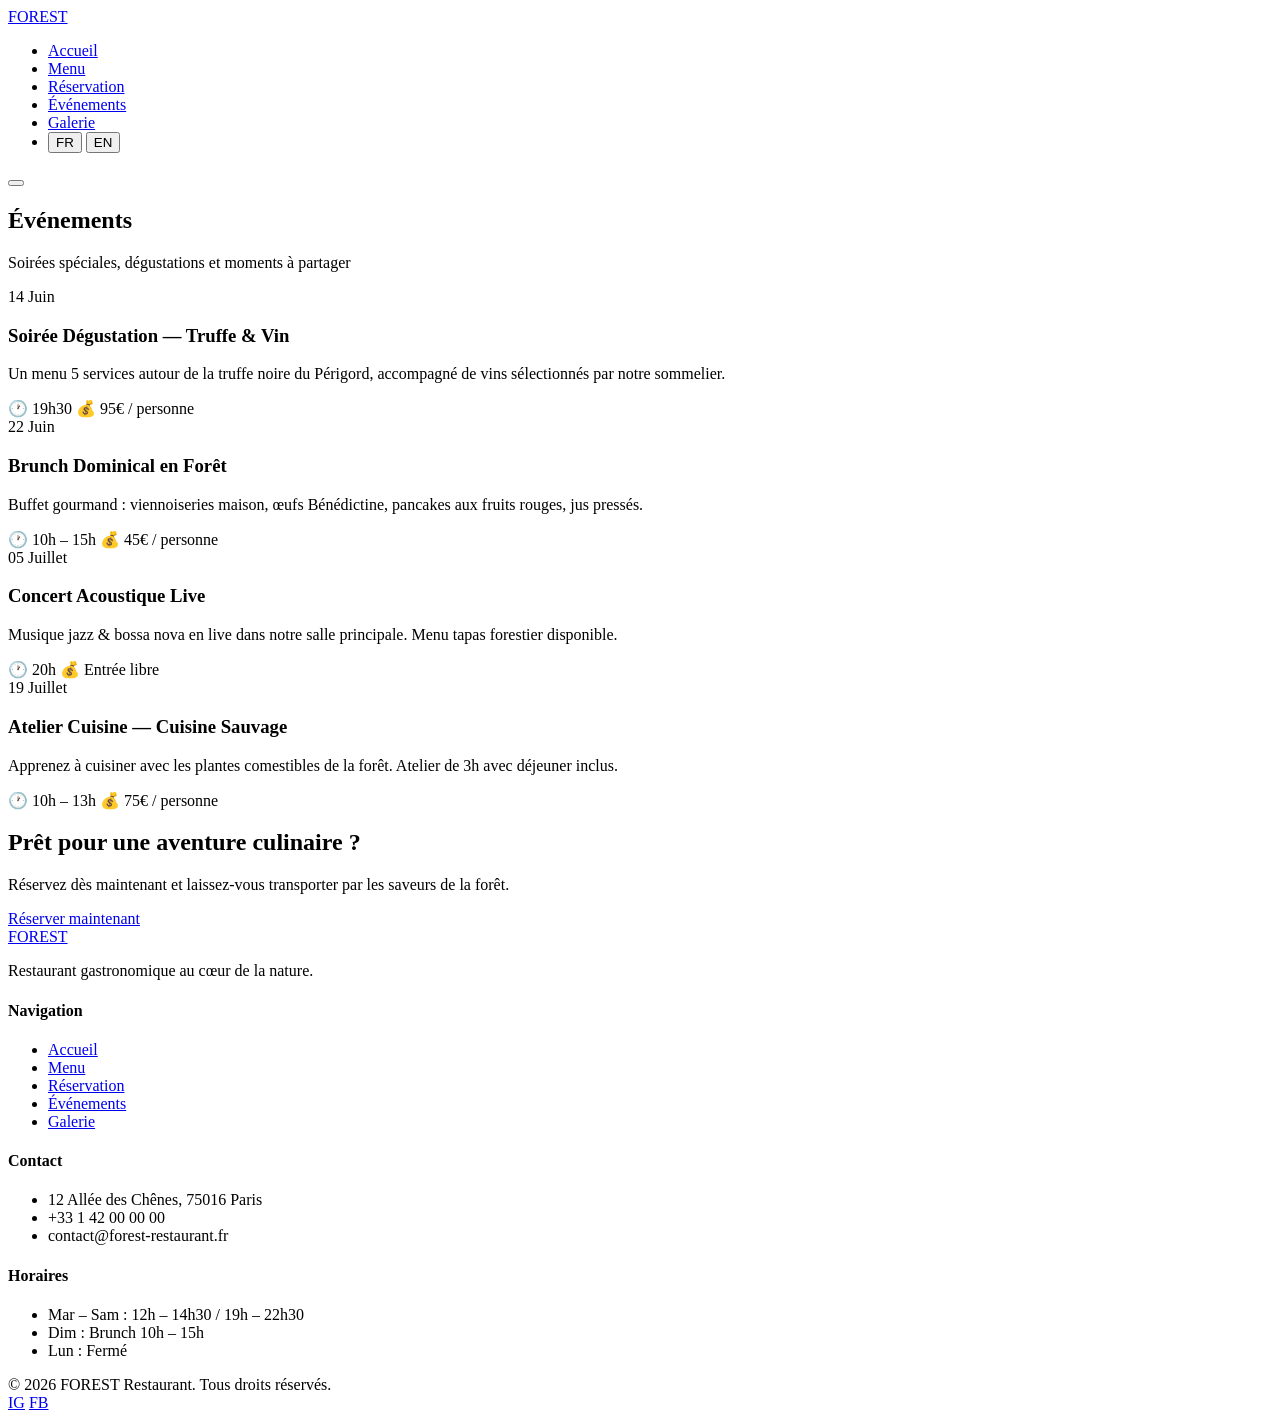
==== events.html @ 57b62514 "Add files via upload" ====
<!DOCTYPE html>
<html lang="fr">
<head>
  <meta charset="UTF-8">
  <meta name="viewport" content="width=device-width, initial-scale=1.0">
  <title>Événements — FOREST Restaurant</title>
  <link rel="stylesheet" href="css/style.css">
</head>
<body data-page="events">

  <header class="header">
    <nav class="nav">
      <a href="index.html" class="logo">FOR<span>EST</span></a>
      <ul class="nav-links">
        <li><a href="index.html" data-page="home" data-i18n="nav.home">Accueil</a></li>
        <li><a href="menu.html" data-page="menu" data-i18n="nav.menu">Menu</a></li>
        <li><a href="reservation.html" data-page="reservation" data-i18n="nav.reservation">Réservation</a></li>
        <li><a href="events.html" data-page="events" data-i18n="nav.events">Événements</a></li>
        <li><a href="gallery.html" data-page="gallery" data-i18n="nav.gallery">Galerie</a></li>
        <li>
          <div class="lang-switch">
            <button class="lang-btn active" data-lang="fr">FR</button>
            <button class="lang-btn" data-lang="en">EN</button>
          </div>
        </li>
      </ul>
      <button class="menu-toggle" aria-label="Menu">
        <span></span><span></span><span></span>
      </button>
    </nav>
  </header>

  <section class="page-hero">
    <h1 data-i18n="eventsPage.title">Événements</h1>
    <p data-i18n="eventsPage.subtitle">Soirées spéciales, dégustations et moments à partager</p>
  </section>

  <section class="events-section">
    <div class="container">

      <article class="event-card">
        <div class="event-date">
          <span class="day">14</span>
          <span class="month" data-i18n="eventsPage.monthJun">Juin</span>
        </div>
        <div class="event-content">
          <h3 data-i18n="eventsPage.e1title">Soirée Dégustation — Truffe & Vin</h3>
          <p data-i18n="eventsPage.e1desc">Un menu 5 services autour de la truffe noire du Périgord, accompagné de vins sélectionnés par notre sommelier.</p>
          <div class="event-meta">
            <span>🕐 <span data-i18n="eventsPage.e1time">19h30</span></span>
            <span>💰 <span data-i18n="eventsPage.e1price">95€ / personne</span></span>
          </div>
        </div>
      </article>

      <article class="event-card">
        <div class="event-date">
          <span class="day">22</span>
          <span class="month" data-i18n="eventsPage.monthJun">Juin</span>
        </div>
        <div class="event-content">
          <h3 data-i18n="eventsPage.e2title">Brunch Dominical en Forêt</h3>
          <p data-i18n="eventsPage.e2desc">Buffet gourmand : viennoiseries maison, œufs Bénédictine, pancakes aux fruits rouges, jus pressés.</p>
          <div class="event-meta">
            <span>🕐 <span data-i18n="eventsPage.e2time">10h – 15h</span></span>
            <span>💰 <span data-i18n="eventsPage.e2price">45€ / personne</span></span>
          </div>
        </div>
      </article>

      <article class="event-card">
        <div class="event-date">
          <span class="day">05</span>
          <span class="month" data-i18n="eventsPage.monthJul">Juillet</span>
        </div>
        <div class="event-content">
          <h3 data-i18n="eventsPage.e3title">Concert Acoustique Live</h3>
          <p data-i18n="eventsPage.e3desc">Musique jazz & bossa nova en live dans notre salle principale. Menu tapas forestier disponible.</p>
          <div class="event-meta">
            <span>🕐 <span data-i18n="eventsPage.e3time">20h</span></span>
            <span>💰 <span data-i18n="eventsPage.e3price">Entrée libre</span></span>
          </div>
        </div>
      </article>

      <article class="event-card">
        <div class="event-date">
          <span class="day">19</span>
          <span class="month" data-i18n="eventsPage.monthJul">Juillet</span>
        </div>
        <div class="event-content">
          <h3 data-i18n="eventsPage.e4title">Atelier Cuisine — Cuisine Sauvage</h3>
          <p data-i18n="eventsPage.e4desc">Apprenez à cuisiner avec les plantes comestibles de la forêt. Atelier de 3h avec déjeuner inclus.</p>
          <div class="event-meta">
            <span>🕐 <span data-i18n="eventsPage.e4time">10h – 13h</span></span>
            <span>💰 <span data-i18n="eventsPage.e4price">75€ / personne</span></span>
          </div>
        </div>
      </article>

    </div>
  </section>

  <section class="cta-banner">
    <div class="container">
      <h2 data-i18n="cta.title">Prêt pour une aventure culinaire ?</h2>
      <p data-i18n="cta.subtitle">Réservez dès maintenant et laissez-vous transporter par les saveurs de la forêt.</p>
      <a href="reservation.html" class="btn btn-primary" data-i18n="cta.btn">Réserver maintenant</a>
    </div>
  </section>

  <footer class="footer">
    <div class="container">
      <div class="footer-grid">
        <div class="footer-brand">
          <a href="index.html" class="logo">FOR<span>EST</span></a>
          <p data-i18n="footer.desc">Restaurant gastronomique au cœur de la nature.</p>
        </div>
        <div class="footer-col">
          <h4 data-i18n="footer.navTitle">Navigation</h4>
          <ul>
            <li><a href="index.html" data-i18n="nav.home">Accueil</a></li>
            <li><a href="menu.html" data-i18n="nav.menu">Menu</a></li>
            <li><a href="reservation.html" data-i18n="nav.reservation">Réservation</a></li>
            <li><a href="events.html" data-i18n="nav.events">Événements</a></li>
            <li><a href="gallery.html" data-i18n="nav.gallery">Galerie</a></li>
          </ul>
        </div>
        <div class="footer-col">
          <h4 data-i18n="footer.contactTitle">Contact</h4>
          <ul>
            <li data-i18n="footer.address">12 Allée des Chênes, 75016 Paris</li>
            <li data-i18n="footer.phone">+33 1 42 00 00 00</li>
            <li data-i18n="footer.email">contact@forest-restaurant.fr</li>
          </ul>
        </div>
        <div class="footer-col">
          <h4 data-i18n="footer.hoursTitle">Horaires</h4>
          <ul>
            <li data-i18n="footer.hours1">Mar – Sam : 12h – 14h30 / 19h – 22h30</li>
            <li data-i18n="footer.hours2">Dim : Brunch 10h – 15h</li>
            <li data-i18n="footer.hours3">Lun : Fermé</li>
          </ul>
        </div>
      </div>
      <div class="footer-bottom">
        <span data-i18n="footer.rights">© 2026 FOREST Restaurant. Tous droits réservés.</span>
        <div class="social-links">
          <a href="#" aria-label="Instagram">IG</a>
          <a href="#" aria-label="Facebook">FB</a>
        </div>
      </div>
    </div>
  </footer>

  <script src="js/translations.js"></script>
  <script src="js/main.js"></script>
</body>
</html>
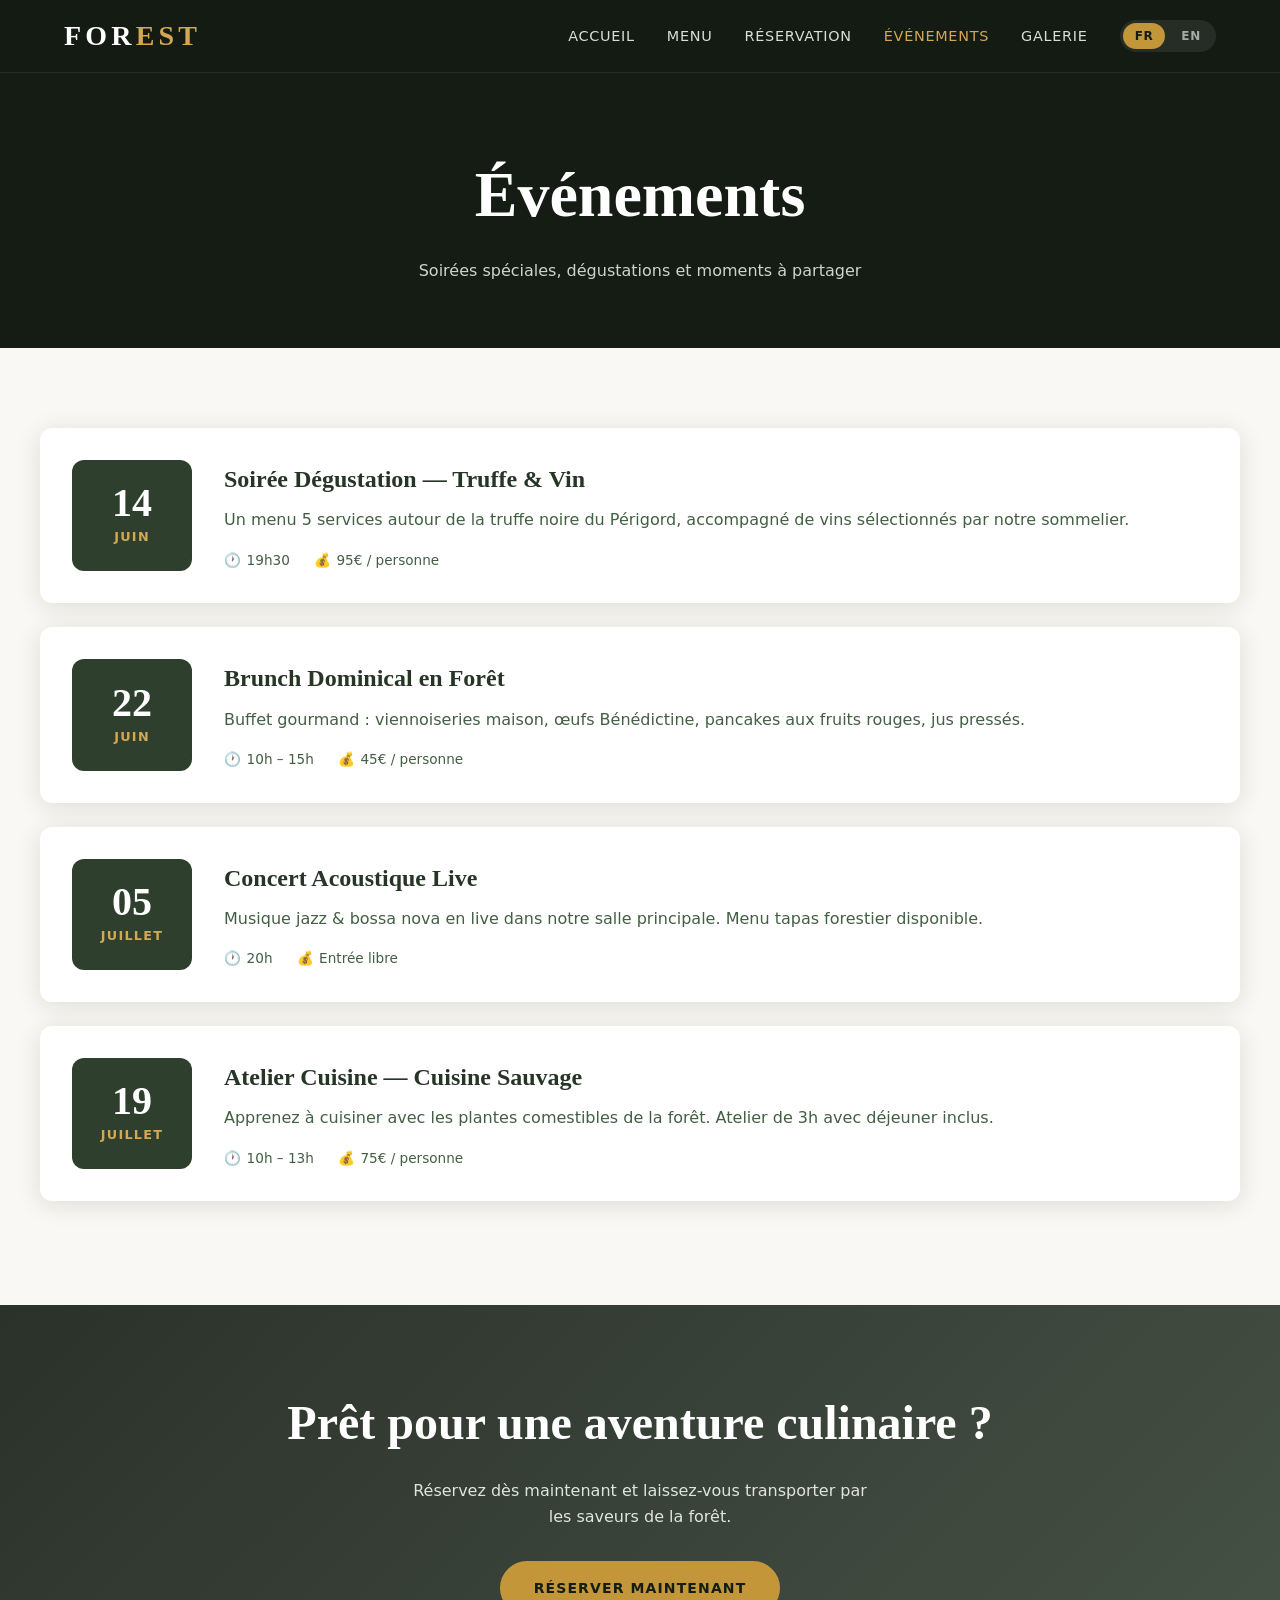
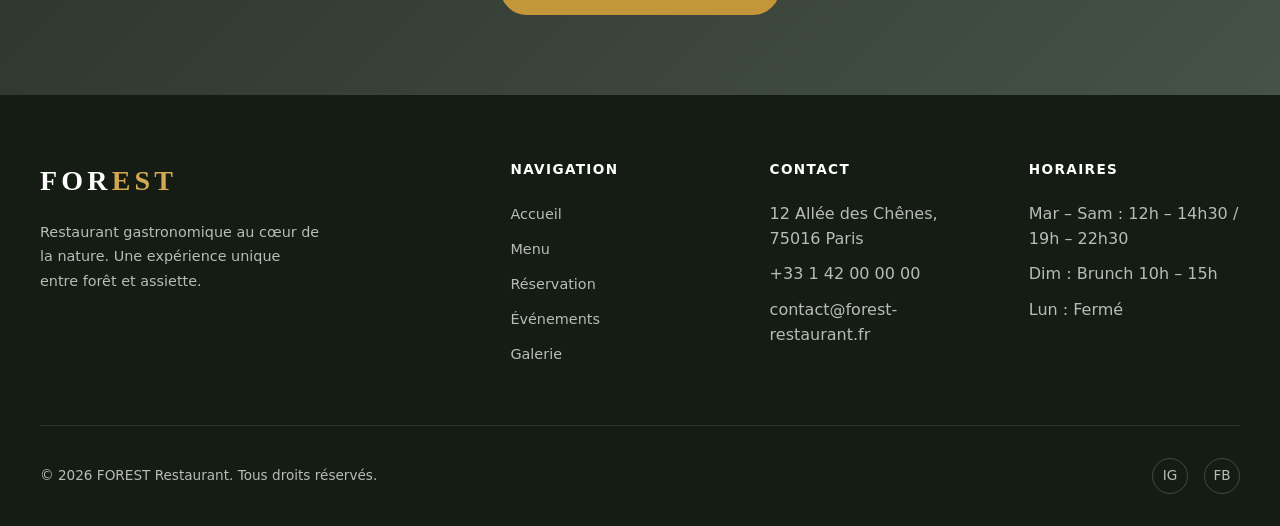
==== commit 1fc42152: "events.html" ====
--- a/events.html
+++ b/events.html
@@ -4,7 +4,7 @@
   <meta charset="UTF-8">
   <meta name="viewport" content="width=device-width, initial-scale=1.0">
   <title>Événements — FOREST Restaurant</title>
-  <link rel="stylesheet" href="css/style.css">
+  <link rel="stylesheet" href="style.css">
 </head>
 <body data-page="events">
 
@@ -153,7 +153,7 @@
     </div>
   </footer>
 
-  <script src="js/translations.js"></script>
-  <script src="js/main.js"></script>
+  <script src="translations.js"></script>
+  <script src="main.js"></script>
 </body>
 </html>
--- a/style.css
+++ b/style.css
@@ -0,0 +1,1010 @@
+/* FOREST Restaurant — Global Styles */
+
+@import url('https://fonts.googleapis.com/css2?family=Cormorant+Garamond:ital,wght@0,400;0,600;0,700;1,400&family=Outfit:wght@300;400;500;600&display=swap');
+
+:root {
+  --forest-50: #f4f7f4;
+  --forest-100: #e4ebe4;
+  --forest-200: #c9d7c9;
+  --forest-400: #779777;
+  --forest-600: #435f43;
+  --forest-800: #2e3f2e;
+  --forest-900: #273527;
+  --forest-950: #141c14;
+  --gold: #c4963a;
+  --gold-light: #d4a853;
+  --cream: #faf8f4;
+  --white: #ffffff;
+  --shadow: 0 4px 24px rgba(20, 28, 20, 0.12);
+  --shadow-lg: 0 12px 48px rgba(20, 28, 20, 0.18);
+  --radius: 12px;
+  --transition: 0.3s ease;
+  --font-serif: 'Cormorant Garamond', Georgia, serif;
+  --font-sans: 'Outfit', system-ui, sans-serif;
+}
+
+*, *::before, *::after {
+  box-sizing: border-box;
+  margin: 0;
+  padding: 0;
+}
+
+html {
+  scroll-behavior: smooth;
+}
+
+body {
+  font-family: var(--font-sans);
+  font-weight: 400;
+  color: var(--forest-900);
+  background: var(--cream);
+  line-height: 1.6;
+  overflow-x: hidden;
+}
+
+img {
+  max-width: 100%;
+  height: auto;
+  display: block;
+}
+
+a {
+  color: inherit;
+  text-decoration: none;
+}
+
+ul {
+  list-style: none;
+}
+
+/* ── Header & Nav ── */
+
+.header {
+  position: fixed;
+  top: 0;
+  left: 0;
+  right: 0;
+  z-index: 1000;
+  background: rgba(20, 28, 20, 0.92);
+  backdrop-filter: blur(12px);
+  border-bottom: 1px solid rgba(255, 255, 255, 0.08);
+  transition: var(--transition);
+}
+
+.header.scrolled {
+  box-shadow: var(--shadow);
+}
+
+.nav {
+  max-width: 1200px;
+  margin: 0 auto;
+  padding: 0 1.5rem;
+  display: flex;
+  align-items: center;
+  justify-content: space-between;
+  height: 72px;
+}
+
+.logo {
+  font-family: var(--font-serif);
+  font-size: 1.75rem;
+  font-weight: 700;
+  color: var(--white);
+  letter-spacing: 0.15em;
+}
+
+.logo span {
+  color: var(--gold-light);
+}
+
+.nav-links {
+  display: flex;
+  align-items: center;
+  gap: 2rem;
+}
+
+.nav-links a {
+  color: rgba(255, 255, 255, 0.85);
+  font-size: 0.9rem;
+  font-weight: 500;
+  letter-spacing: 0.05em;
+  text-transform: uppercase;
+  transition: color var(--transition);
+}
+
+.nav-links a:hover,
+.nav-links a.active {
+  color: var(--gold-light);
+}
+
+.lang-switch {
+  display: flex;
+  gap: 0.25rem;
+  background: rgba(255, 255, 255, 0.08);
+  border-radius: 999px;
+  padding: 0.2rem;
+}
+
+.lang-btn {
+  background: none;
+  border: none;
+  color: rgba(255, 255, 255, 0.6);
+  font-family: var(--font-sans);
+  font-size: 0.75rem;
+  font-weight: 600;
+  padding: 0.35rem 0.75rem;
+  border-radius: 999px;
+  cursor: pointer;
+  transition: var(--transition);
+  letter-spacing: 0.05em;
+}
+
+.lang-btn.active {
+  background: var(--gold);
+  color: var(--forest-950);
+}
+
+.lang-btn:hover:not(.active) {
+  color: var(--white);
+}
+
+.menu-toggle {
+  display: none;
+  flex-direction: column;
+  gap: 5px;
+  background: none;
+  border: none;
+  cursor: pointer;
+  padding: 0.5rem;
+}
+
+.menu-toggle span {
+  display: block;
+  width: 24px;
+  height: 2px;
+  background: var(--white);
+  transition: var(--transition);
+}
+
+/* ── Hero ── */
+
+.hero {
+  min-height: 100vh;
+  display: flex;
+  align-items: center;
+  justify-content: center;
+  text-align: center;
+  position: relative;
+  background:
+    linear-gradient(135deg, rgba(20, 28, 20, 0.75) 0%, rgba(39, 53, 39, 0.55) 100%),
+    url('https://images.unsplash.com/photo-1414235077428-338989a2e8c0?w=1920&q=80') center/cover no-repeat;
+  padding: 6rem 1.5rem 4rem;
+}
+
+.hero-content {
+  max-width: 800px;
+  color: var(--white);
+}
+
+.hero-badge {
+  display: inline-block;
+  font-size: 0.75rem;
+  font-weight: 600;
+  letter-spacing: 0.2em;
+  text-transform: uppercase;
+  color: var(--gold-light);
+  border: 1px solid var(--gold);
+  padding: 0.4rem 1.2rem;
+  border-radius: 999px;
+  margin-bottom: 1.5rem;
+}
+
+.hero h1 {
+  font-family: var(--font-serif);
+  font-size: clamp(3.5rem, 10vw, 7rem);
+  font-weight: 700;
+  letter-spacing: 0.1em;
+  line-height: 1;
+  margin-bottom: 1rem;
+}
+
+.hero h1 span {
+  color: var(--gold-light);
+}
+
+.hero p {
+  font-size: 1.15rem;
+  font-weight: 300;
+  opacity: 0.9;
+  max-width: 560px;
+  margin: 0 auto 2.5rem;
+}
+
+.hero-buttons {
+  display: flex;
+  gap: 1rem;
+  justify-content: center;
+  flex-wrap: wrap;
+}
+
+/* ── Buttons ── */
+
+.btn {
+  display: inline-flex;
+  align-items: center;
+  justify-content: center;
+  gap: 0.5rem;
+  padding: 0.85rem 2rem;
+  font-family: var(--font-sans);
+  font-size: 0.875rem;
+  font-weight: 600;
+  letter-spacing: 0.08em;
+  text-transform: uppercase;
+  border-radius: 999px;
+  border: 2px solid transparent;
+  cursor: pointer;
+  transition: var(--transition);
+}
+
+.btn-primary {
+  background: var(--gold);
+  color: var(--forest-950);
+  border-color: var(--gold);
+}
+
+.btn-primary:hover {
+  background: var(--gold-light);
+  border-color: var(--gold-light);
+  transform: translateY(-2px);
+  box-shadow: 0 8px 24px rgba(196, 150, 58, 0.35);
+}
+
+.btn-outline {
+  background: transparent;
+  color: var(--white);
+  border-color: rgba(255, 255, 255, 0.5);
+}
+
+.btn-outline:hover {
+  background: rgba(255, 255, 255, 0.1);
+  border-color: var(--white);
+  transform: translateY(-2px);
+}
+
+.btn-dark {
+  background: var(--forest-800);
+  color: var(--white);
+  border-color: var(--forest-800);
+}
+
+.btn-dark:hover {
+  background: var(--forest-600);
+  border-color: var(--forest-600);
+  transform: translateY(-2px);
+}
+
+/* ── Sections ── */
+
+section {
+  padding: 5rem 1.5rem;
+}
+
+.container {
+  max-width: 1200px;
+  margin: 0 auto;
+}
+
+.section-header {
+  text-align: center;
+  margin-bottom: 3.5rem;
+}
+
+.section-label {
+  display: inline-block;
+  font-size: 0.75rem;
+  font-weight: 600;
+  letter-spacing: 0.2em;
+  text-transform: uppercase;
+  color: var(--gold);
+  margin-bottom: 0.75rem;
+}
+
+.section-header h2 {
+  font-family: var(--font-serif);
+  font-size: clamp(2rem, 5vw, 3rem);
+  font-weight: 700;
+  color: var(--forest-900);
+  margin-bottom: 1rem;
+}
+
+.section-header p {
+  color: var(--forest-600);
+  max-width: 560px;
+  margin: 0 auto;
+  font-size: 1.05rem;
+}
+
+/* ── About ── */
+
+.about {
+  background: var(--white);
+}
+
+.about-grid {
+  display: grid;
+  grid-template-columns: 1fr 1fr;
+  gap: 4rem;
+  align-items: center;
+}
+
+.about-image {
+  border-radius: var(--radius);
+  overflow: hidden;
+  box-shadow: var(--shadow-lg);
+  aspect-ratio: 4/5;
+  object-fit: cover;
+  width: 100%;
+}
+
+.about-text h3 {
+  font-family: var(--font-serif);
+  font-size: 2rem;
+  color: var(--forest-900);
+  margin-bottom: 1rem;
+}
+
+.about-text p {
+  color: var(--forest-600);
+  margin-bottom: 1rem;
+  line-height: 1.8;
+}
+
+.about-features {
+  display: grid;
+  grid-template-columns: 1fr 1fr;
+  gap: 1rem;
+  margin-top: 2rem;
+}
+
+.feature-item {
+  display: flex;
+  align-items: flex-start;
+  gap: 0.75rem;
+}
+
+.feature-icon {
+  width: 40px;
+  height: 40px;
+  background: var(--forest-100);
+  border-radius: 50%;
+  display: flex;
+  align-items: center;
+  justify-content: center;
+  font-size: 1.1rem;
+  flex-shrink: 0;
+}
+
+.feature-item strong {
+  display: block;
+  font-size: 0.9rem;
+  color: var(--forest-900);
+  margin-bottom: 0.15rem;
+}
+
+.feature-item span {
+  font-size: 0.85rem;
+  color: var(--forest-600);
+}
+
+/* ── Cards Grid ── */
+
+.cards-grid {
+  display: grid;
+  grid-template-columns: repeat(auto-fit, minmax(280px, 1fr));
+  gap: 2rem;
+}
+
+.card {
+  background: var(--white);
+  border-radius: var(--radius);
+  overflow: hidden;
+  box-shadow: var(--shadow);
+  transition: var(--transition);
+}
+
+.card:hover {
+  transform: translateY(-6px);
+  box-shadow: var(--shadow-lg);
+}
+
+.card-image {
+  width: 100%;
+  height: 220px;
+  object-fit: cover;
+}
+
+.card-body {
+  padding: 1.5rem;
+}
+
+.card-body h3 {
+  font-family: var(--font-serif);
+  font-size: 1.4rem;
+  color: var(--forest-900);
+  margin-bottom: 0.5rem;
+}
+
+.card-body p {
+  color: var(--forest-600);
+  font-size: 0.95rem;
+  margin-bottom: 1rem;
+}
+
+.card-link {
+  font-size: 0.85rem;
+  font-weight: 600;
+  color: var(--gold);
+  letter-spacing: 0.05em;
+  text-transform: uppercase;
+  transition: color var(--transition);
+}
+
+.card-link:hover {
+  color: var(--forest-800);
+}
+
+/* ── Menu Page ── */
+
+.page-hero {
+  padding: 9rem 1.5rem 4rem;
+  background: var(--forest-950);
+  text-align: center;
+  color: var(--white);
+}
+
+.page-hero h1 {
+  font-family: var(--font-serif);
+  font-size: clamp(2.5rem, 6vw, 4rem);
+  font-weight: 700;
+  margin-bottom: 0.75rem;
+}
+
+.page-hero p {
+  opacity: 0.8;
+  max-width: 520px;
+  margin: 0 auto;
+}
+
+.menu-tabs {
+  display: flex;
+  justify-content: center;
+  gap: 0.5rem;
+  flex-wrap: wrap;
+  margin-bottom: 3rem;
+}
+
+.menu-tab {
+  background: var(--white);
+  border: 2px solid var(--forest-200);
+  color: var(--forest-600);
+  font-family: var(--font-sans);
+  font-size: 0.85rem;
+  font-weight: 600;
+  letter-spacing: 0.05em;
+  text-transform: uppercase;
+  padding: 0.6rem 1.5rem;
+  border-radius: 999px;
+  cursor: pointer;
+  transition: var(--transition);
+}
+
+.menu-tab.active,
+.menu-tab:hover {
+  background: var(--forest-800);
+  border-color: var(--forest-800);
+  color: var(--white);
+}
+
+.menu-category {
+  display: none;
+}
+
+.menu-category.active {
+  display: block;
+}
+
+.menu-items {
+  display: grid;
+  gap: 1.5rem;
+}
+
+.menu-item {
+  display: flex;
+  justify-content: space-between;
+  align-items: flex-start;
+  gap: 1rem;
+  padding: 1.5rem;
+  background: var(--white);
+  border-radius: var(--radius);
+  box-shadow: var(--shadow);
+  transition: var(--transition);
+}
+
+.menu-item:hover {
+  box-shadow: var(--shadow-lg);
+}
+
+.menu-item-info h3 {
+  font-family: var(--font-serif);
+  font-size: 1.25rem;
+  color: var(--forest-900);
+  margin-bottom: 0.35rem;
+}
+
+.menu-item-info p {
+  color: var(--forest-600);
+  font-size: 0.9rem;
+  line-height: 1.6;
+}
+
+.menu-item-price {
+  font-family: var(--font-serif);
+  font-size: 1.3rem;
+  font-weight: 700;
+  color: var(--gold);
+  white-space: nowrap;
+}
+
+.menu-tag {
+  display: inline-block;
+  font-size: 0.7rem;
+  font-weight: 600;
+  letter-spacing: 0.05em;
+  text-transform: uppercase;
+  background: var(--forest-100);
+  color: var(--forest-600);
+  padding: 0.2rem 0.6rem;
+  border-radius: 999px;
+  margin-top: 0.5rem;
+}
+
+/* ── Reservation ── */
+
+.reservation-section {
+  background: var(--white);
+}
+
+.reservation-grid {
+  display: grid;
+  grid-template-columns: 1fr 1.2fr;
+  gap: 4rem;
+  align-items: start;
+}
+
+.reservation-info h3 {
+  font-family: var(--font-serif);
+  font-size: 1.75rem;
+  color: var(--forest-900);
+  margin-bottom: 1rem;
+}
+
+.reservation-info p {
+  color: var(--forest-600);
+  margin-bottom: 2rem;
+  line-height: 1.8;
+}
+
+.info-list li {
+  display: flex;
+  align-items: center;
+  gap: 1rem;
+  padding: 0.75rem 0;
+  border-bottom: 1px solid var(--forest-100);
+  color: var(--forest-600);
+  font-size: 0.95rem;
+}
+
+.info-list li strong {
+  color: var(--forest-900);
+  min-width: 100px;
+}
+
+.reservation-form {
+  background: var(--cream);
+  padding: 2.5rem;
+  border-radius: var(--radius);
+  box-shadow: var(--shadow);
+}
+
+.form-group {
+  margin-bottom: 1.25rem;
+}
+
+.form-group label {
+  display: block;
+  font-size: 0.85rem;
+  font-weight: 600;
+  color: var(--forest-800);
+  margin-bottom: 0.4rem;
+  letter-spacing: 0.03em;
+}
+
+.form-group input,
+.form-group select,
+.form-group textarea {
+  width: 100%;
+  padding: 0.75rem 1rem;
+  border: 2px solid var(--forest-200);
+  border-radius: 8px;
+  font-family: var(--font-sans);
+  font-size: 0.95rem;
+  color: var(--forest-900);
+  background: var(--white);
+  transition: border-color var(--transition);
+}
+
+.form-group input:focus,
+.form-group select:focus,
+.form-group textarea:focus {
+  outline: none;
+  border-color: var(--forest-400);
+}
+
+.form-row {
+  display: grid;
+  grid-template-columns: 1fr 1fr;
+  gap: 1rem;
+}
+
+.form-success {
+  display: none;
+  background: var(--forest-100);
+  border: 2px solid var(--forest-400);
+  color: var(--forest-800);
+  padding: 1.25rem;
+  border-radius: var(--radius);
+  text-align: center;
+  margin-top: 1rem;
+}
+
+.form-success.show {
+  display: block;
+}
+
+/* ── Events ── */
+
+.events-section {
+  background: var(--cream);
+}
+
+.event-card {
+  display: grid;
+  grid-template-columns: 120px 1fr;
+  gap: 2rem;
+  background: var(--white);
+  border-radius: var(--radius);
+  padding: 2rem;
+  box-shadow: var(--shadow);
+  margin-bottom: 1.5rem;
+  transition: var(--transition);
+}
+
+.event-card:hover {
+  box-shadow: var(--shadow-lg);
+  transform: translateX(4px);
+}
+
+.event-date {
+  text-align: center;
+  background: var(--forest-800);
+  color: var(--white);
+  border-radius: var(--radius);
+  padding: 1rem;
+  display: flex;
+  flex-direction: column;
+  justify-content: center;
+}
+
+.event-date .day {
+  font-family: var(--font-serif);
+  font-size: 2.5rem;
+  font-weight: 700;
+  line-height: 1;
+}
+
+.event-date .month {
+  font-size: 0.8rem;
+  font-weight: 600;
+  letter-spacing: 0.1em;
+  text-transform: uppercase;
+  color: var(--gold-light);
+  margin-top: 0.25rem;
+}
+
+.event-content h3 {
+  font-family: var(--font-serif);
+  font-size: 1.5rem;
+  color: var(--forest-900);
+  margin-bottom: 0.5rem;
+}
+
+.event-content p {
+  color: var(--forest-600);
+  margin-bottom: 1rem;
+  line-height: 1.7;
+}
+
+.event-meta {
+  display: flex;
+  gap: 1.5rem;
+  flex-wrap: wrap;
+  font-size: 0.85rem;
+  color: var(--forest-600);
+}
+
+.event-meta span {
+  display: flex;
+  align-items: center;
+  gap: 0.35rem;
+}
+
+/* ── Gallery ── */
+
+.gallery-grid {
+  display: grid;
+  grid-template-columns: repeat(auto-fill, minmax(280px, 1fr));
+  gap: 1rem;
+}
+
+.gallery-item {
+  position: relative;
+  border-radius: var(--radius);
+  overflow: hidden;
+  aspect-ratio: 1;
+  cursor: pointer;
+}
+
+.gallery-item img {
+  width: 100%;
+  height: 100%;
+  object-fit: cover;
+  transition: transform 0.5s ease;
+}
+
+.gallery-item:hover img {
+  transform: scale(1.08);
+}
+
+.gallery-overlay {
+  position: absolute;
+  inset: 0;
+  background: linear-gradient(to top, rgba(20, 28, 20, 0.7) 0%, transparent 60%);
+  display: flex;
+  align-items: flex-end;
+  padding: 1.25rem;
+  opacity: 0;
+  transition: opacity var(--transition);
+}
+
+.gallery-item:hover .gallery-overlay {
+  opacity: 1;
+}
+
+.gallery-overlay span {
+  color: var(--white);
+  font-family: var(--font-serif);
+  font-size: 1.1rem;
+}
+
+/* Lightbox */
+.lightbox {
+  display: none;
+  position: fixed;
+  inset: 0;
+  z-index: 2000;
+  background: rgba(20, 28, 20, 0.95);
+  align-items: center;
+  justify-content: center;
+  padding: 2rem;
+}
+
+.lightbox.open {
+  display: flex;
+}
+
+.lightbox img {
+  max-width: 90vw;
+  max-height: 85vh;
+  border-radius: var(--radius);
+  object-fit: contain;
+}
+
+.lightbox-close {
+  position: absolute;
+  top: 1.5rem;
+  right: 1.5rem;
+  background: none;
+  border: none;
+  color: var(--white);
+  font-size: 2rem;
+  cursor: pointer;
+  line-height: 1;
+  opacity: 0.7;
+  transition: opacity var(--transition);
+}
+
+.lightbox-close:hover {
+  opacity: 1;
+}
+
+/* ── CTA Banner ── */
+
+.cta-banner {
+  background:
+    linear-gradient(135deg, rgba(20, 28, 20, 0.9) 0%, rgba(39, 53, 39, 0.85) 100%),
+    url('https://images.unsplash.com/photo-1517248135467-4c7edcad34c4?w=1920&q=80') center/cover no-repeat;
+  text-align: center;
+  color: var(--white);
+  padding: 5rem 1.5rem;
+}
+
+.cta-banner h2 {
+  font-family: var(--font-serif);
+  font-size: clamp(2rem, 4vw, 3rem);
+  margin-bottom: 1rem;
+}
+
+.cta-banner p {
+  opacity: 0.85;
+  max-width: 480px;
+  margin: 0 auto 2rem;
+}
+
+/* ── Footer ── */
+
+.footer {
+  background: var(--forest-950);
+  color: rgba(255, 255, 255, 0.7);
+  padding: 4rem 1.5rem 2rem;
+}
+
+.footer-grid {
+  display: grid;
+  grid-template-columns: 2fr 1fr 1fr 1fr;
+  gap: 3rem;
+  margin-bottom: 3rem;
+}
+
+.footer-brand .logo {
+  margin-bottom: 1rem;
+  display: inline-block;
+}
+
+.footer-brand p {
+  font-size: 0.9rem;
+  line-height: 1.7;
+  max-width: 280px;
+}
+
+.footer-col h4 {
+  color: var(--white);
+  font-size: 0.85rem;
+  font-weight: 600;
+  letter-spacing: 0.1em;
+  text-transform: uppercase;
+  margin-bottom: 1.25rem;
+}
+
+.footer-col ul li {
+  margin-bottom: 0.6rem;
+}
+
+.footer-col ul li a {
+  font-size: 0.9rem;
+  transition: color var(--transition);
+}
+
+.footer-col ul li a:hover {
+  color: var(--gold-light);
+}
+
+.footer-bottom {
+  border-top: 1px solid rgba(255, 255, 255, 0.1);
+  padding-top: 2rem;
+  display: flex;
+  justify-content: space-between;
+  align-items: center;
+  flex-wrap: wrap;
+  gap: 1rem;
+  font-size: 0.85rem;
+}
+
+.social-links {
+  display: flex;
+  gap: 1rem;
+}
+
+.social-links a {
+  width: 36px;
+  height: 36px;
+  border: 1px solid rgba(255, 255, 255, 0.2);
+  border-radius: 50%;
+  display: flex;
+  align-items: center;
+  justify-content: center;
+  font-size: 0.85rem;
+  transition: var(--transition);
+}
+
+.social-links a:hover {
+  background: var(--gold);
+  border-color: var(--gold);
+  color: var(--forest-950);
+}
+
+/* ── Quick Links (Home) ── */
+
+.quick-links {
+  background: var(--forest-100);
+}
+
+/* ── Responsive ── */
+
+@media (max-width: 900px) {
+  .about-grid,
+  .reservation-grid,
+  .footer-grid {
+    grid-template-columns: 1fr;
+    gap: 2rem;
+  }
+
+  .event-card {
+    grid-template-columns: 1fr;
+  }
+
+  .event-date {
+    flex-direction: row;
+    gap: 1rem;
+    align-items: center;
+    justify-content: center;
+  }
+
+  .event-date .day {
+    font-size: 2rem;
+  }
+}
+
+@media (max-width: 768px) {
+  .menu-toggle {
+    display: flex;
+  }
+
+  .nav-links {
+    position: fixed;
+    top: 72px;
+    left: 0;
+    right: 0;
+    background: var(--forest-950);
+    flex-direction: column;
+    padding: 2rem;
+    gap: 1.5rem;
+    transform: translateY(-120%);
+    opacity: 0;
+    transition: var(--transition);
+    pointer-events: none;
+  }
+
+  .nav-links.open {
+    transform: translateY(0);
+    opacity: 1;
+    pointer-events: all;
+  }
+
+  .form-row {
+    grid-template-columns: 1fr;
+  }
+
+  .about-features {
+    grid-template-columns: 1fr;
+  }
+}
